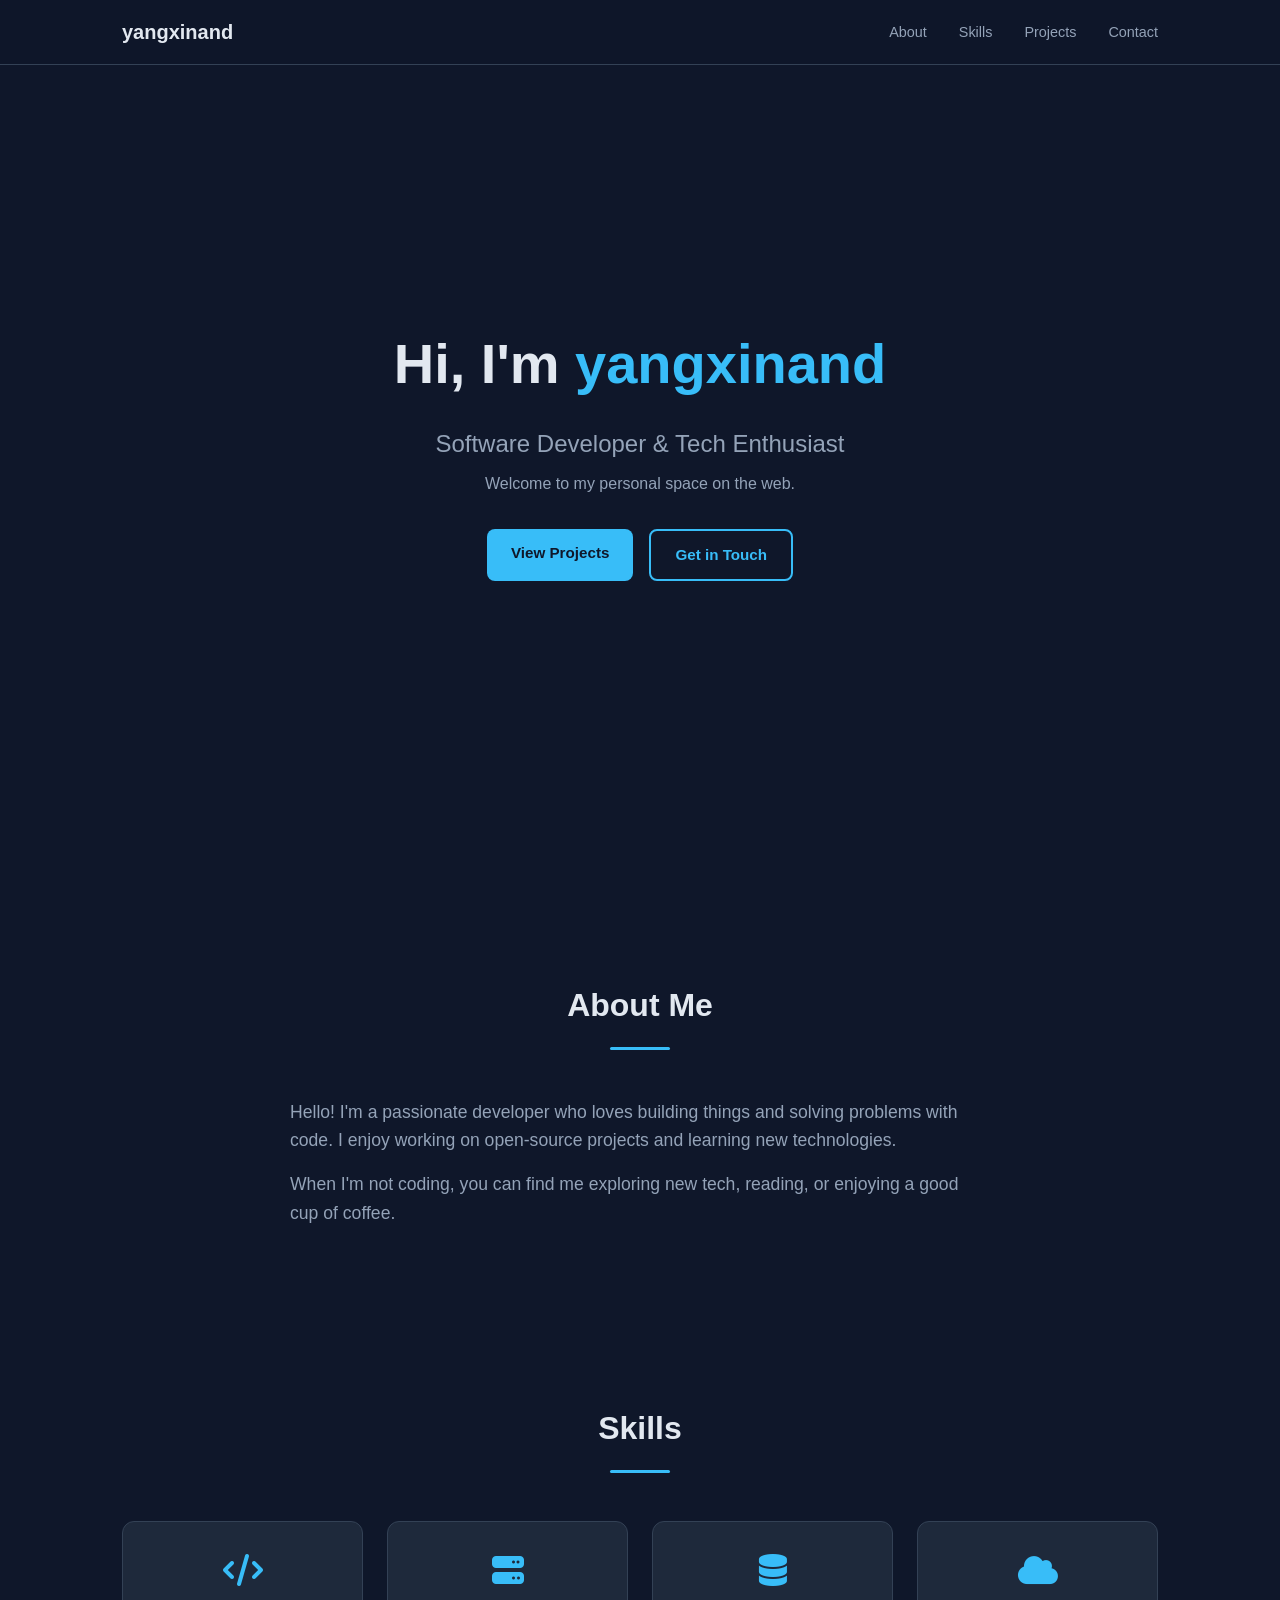
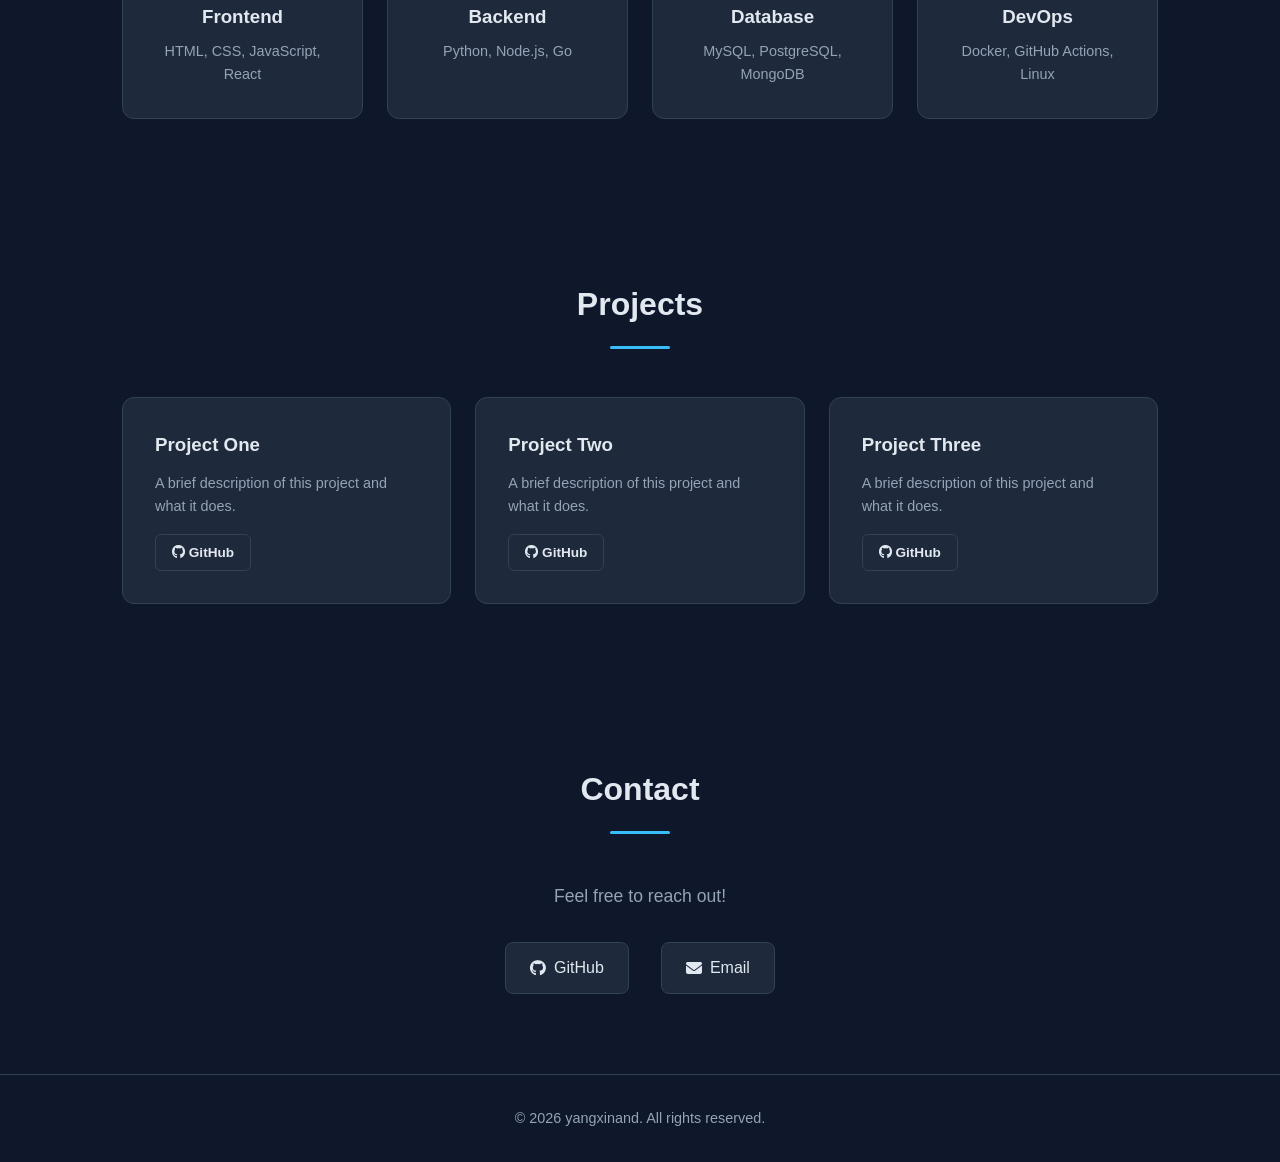
==== index.html @ ac829845 "Create personal website with modern dark theme" ====
<!DOCTYPE html>
<html lang="zh-CN">
<head>
    <meta charset="UTF-8">
    <meta name="viewport" content="width=device-width, initial-scale=1.0">
    <title>yangxinand - Personal Website</title>
    <link rel="stylesheet" href="style.css">
    <link rel="stylesheet" href="https://cdnjs.cloudflare.com/ajax/libs/font-awesome/6.5.1/css/all.min.css">
</head>
<body>
    <nav>
        <div class="nav-container">
            <a href="#" class="logo">yangxinand</a>
            <ul class="nav-links">
                <li><a href="#about">About</a></li>
                <li><a href="#skills">Skills</a></li>
                <li><a href="#projects">Projects</a></li>
                <li><a href="#contact">Contact</a></li>
            </ul>
        </div>
    </nav>

    <section id="hero">
        <div class="hero-content">
            <h1>Hi, I'm <span class="highlight">yangxinand</span></h1>
            <p class="subtitle">Software Developer &amp; Tech Enthusiast</p>
            <p class="description">Welcome to my personal space on the web.</p>
            <div class="hero-buttons">
                <a href="#projects" class="btn btn-primary">View Projects</a>
                <a href="#contact" class="btn btn-outline">Get in Touch</a>
            </div>
        </div>
    </section>

    <section id="about">
        <div class="container">
            <h2 class="section-title">About Me</h2>
            <div class="about-content">
                <div class="about-text">
                    <p>Hello! I'm a passionate developer who loves building things and solving problems with code. I enjoy working on open-source projects and learning new technologies.</p>
                    <p>When I'm not coding, you can find me exploring new tech, reading, or enjoying a good cup of coffee.</p>
                </div>
            </div>
        </div>
    </section>

    <section id="skills">
        <div class="container">
            <h2 class="section-title">Skills</h2>
            <div class="skills-grid">
                <div class="skill-card">
                    <i class="fa-solid fa-code"></i>
                    <h3>Frontend</h3>
                    <p>HTML, CSS, JavaScript, React</p>
                </div>
                <div class="skill-card">
                    <i class="fa-solid fa-server"></i>
                    <h3>Backend</h3>
                    <p>Python, Node.js, Go</p>
                </div>
                <div class="skill-card">
                    <i class="fa-solid fa-database"></i>
                    <h3>Database</h3>
                    <p>MySQL, PostgreSQL, MongoDB</p>
                </div>
                <div class="skill-card">
                    <i class="fa-solid fa-cloud"></i>
                    <h3>DevOps</h3>
                    <p>Docker, GitHub Actions, Linux</p>
                </div>
            </div>
        </div>
    </section>

    <section id="projects">
        <div class="container">
            <h2 class="section-title">Projects</h2>
            <div class="projects-grid">
                <div class="project-card">
                    <h3>Project One</h3>
                    <p>A brief description of this project and what it does.</p>
                    <div class="project-links">
                        <a href="#" class="btn btn-small"><i class="fa-brands fa-github"></i> GitHub</a>
                    </div>
                </div>
                <div class="project-card">
                    <h3>Project Two</h3>
                    <p>A brief description of this project and what it does.</p>
                    <div class="project-links">
                        <a href="#" class="btn btn-small"><i class="fa-brands fa-github"></i> GitHub</a>
                    </div>
                </div>
                <div class="project-card">
                    <h3>Project Three</h3>
                    <p>A brief description of this project and what it does.</p>
                    <div class="project-links">
                        <a href="#" class="btn btn-small"><i class="fa-brands fa-github"></i> GitHub</a>
                    </div>
                </div>
            </div>
        </div>
    </section>

    <section id="contact">
        <div class="container">
            <h2 class="section-title">Contact</h2>
            <div class="contact-content">
                <p>Feel free to reach out!</p>
                <div class="contact-links">
                    <a href="https://github.com/yangxinand" class="contact-link" target="_blank">
                        <i class="fa-brands fa-github"></i> GitHub
                    </a>
                    <a href="mailto:your-email@example.com" class="contact-link">
                        <i class="fa-solid fa-envelope"></i> Email
                    </a>
                </div>
            </div>
        </div>
    </section>

    <footer>
        <p>&copy; 2026 yangxinand. All rights reserved.</p>
    </footer>
</body>
</html>
---- style.css ----
* {
    margin: 0;
    padding: 0;
    box-sizing: border-box;
}

:root {
    --bg: #0f172a;
    --bg-secondary: #1e293b;
    --text: #e2e8f0;
    --text-secondary: #94a3b8;
    --accent: #38bdf8;
    --accent-dark: #0284c7;
    --card-bg: #1e293b;
    --border: #334155;
}

html {
    scroll-behavior: smooth;
}

body {
    font-family: -apple-system, BlinkMacSystemFont, "Segoe UI", Roboto, "Helvetica Neue", Arial, sans-serif;
    background: var(--bg);
    color: var(--text);
    line-height: 1.6;
}

/* Navigation */
nav {
    position: fixed;
    top: 0;
    width: 100%;
    background: rgba(15, 23, 42, 0.9);
    backdrop-filter: blur(10px);
    border-bottom: 1px solid var(--border);
    z-index: 100;
}

.nav-container {
    max-width: 1100px;
    margin: 0 auto;
    padding: 1rem 2rem;
    display: flex;
    justify-content: space-between;
    align-items: center;
}

.logo {
    font-size: 1.25rem;
    font-weight: 700;
    color: var(--text);
    text-decoration: none;
}

.nav-links {
    list-style: none;
    display: flex;
    gap: 2rem;
}

.nav-links a {
    color: var(--text-secondary);
    text-decoration: none;
    font-size: 0.9rem;
    transition: color 0.2s;
}

.nav-links a:hover {
    color: var(--accent);
}

/* Hero */
#hero {
    min-height: 100vh;
    display: flex;
    align-items: center;
    justify-content: center;
    text-align: center;
    padding: 2rem;
}

.hero-content h1 {
    font-size: 3.5rem;
    margin-bottom: 1rem;
}

.highlight {
    color: var(--accent);
}

.subtitle {
    font-size: 1.5rem;
    color: var(--text-secondary);
    margin-bottom: 0.5rem;
}

.description {
    color: var(--text-secondary);
    margin-bottom: 2rem;
}

.hero-buttons {
    display: flex;
    gap: 1rem;
    justify-content: center;
    flex-wrap: wrap;
}

.btn {
    display: inline-block;
    padding: 0.75rem 1.5rem;
    border-radius: 8px;
    text-decoration: none;
    font-weight: 600;
    font-size: 0.95rem;
    transition: all 0.2s;
}

.btn-primary {
    background: var(--accent);
    color: var(--bg);
}

.btn-primary:hover {
    background: var(--accent-dark);
}

.btn-outline {
    border: 2px solid var(--accent);
    color: var(--accent);
}

.btn-outline:hover {
    background: var(--accent);
    color: var(--bg);
}

.btn-small {
    padding: 0.4rem 1rem;
    font-size: 0.85rem;
    border: 1px solid var(--border);
    border-radius: 6px;
    color: var(--text);
    background: transparent;
}

.btn-small:hover {
    border-color: var(--accent);
    color: var(--accent);
}

/* Sections */
.container {
    max-width: 1100px;
    margin: 0 auto;
    padding: 5rem 2rem;
}

.section-title {
    font-size: 2rem;
    text-align: center;
    margin-bottom: 3rem;
    position: relative;
}

.section-title::after {
    content: "";
    display: block;
    width: 60px;
    height: 3px;
    background: var(--accent);
    margin: 1rem auto 0;
    border-radius: 2px;
}

/* About */
.about-content {
    max-width: 700px;
    margin: 0 auto;
}

.about-text p {
    color: var(--text-secondary);
    margin-bottom: 1rem;
    font-size: 1.1rem;
}

/* Skills */
.skills-grid {
    display: grid;
    grid-template-columns: repeat(auto-fit, minmax(220px, 1fr));
    gap: 1.5rem;
}

.skill-card {
    background: var(--card-bg);
    border: 1px solid var(--border);
    border-radius: 12px;
    padding: 2rem;
    text-align: center;
    transition: transform 0.2s, border-color 0.2s;
}

.skill-card:hover {
    transform: translateY(-4px);
    border-color: var(--accent);
}

.skill-card i {
    font-size: 2rem;
    color: var(--accent);
    margin-bottom: 1rem;
}

.skill-card h3 {
    margin-bottom: 0.5rem;
}

.skill-card p {
    color: var(--text-secondary);
    font-size: 0.9rem;
}

/* Projects */
.projects-grid {
    display: grid;
    grid-template-columns: repeat(auto-fit, minmax(300px, 1fr));
    gap: 1.5rem;
}

.project-card {
    background: var(--card-bg);
    border: 1px solid var(--border);
    border-radius: 12px;
    padding: 2rem;
    transition: transform 0.2s, border-color 0.2s;
}

.project-card:hover {
    transform: translateY(-4px);
    border-color: var(--accent);
}

.project-card h3 {
    margin-bottom: 0.75rem;
}

.project-card p {
    color: var(--text-secondary);
    margin-bottom: 1rem;
    font-size: 0.9rem;
}

.project-links a {
    text-decoration: none;
}

/* Contact */
.contact-content {
    text-align: center;
}

.contact-content p {
    color: var(--text-secondary);
    margin-bottom: 2rem;
    font-size: 1.1rem;
}

.contact-links {
    display: flex;
    justify-content: center;
    gap: 2rem;
    flex-wrap: wrap;
}

.contact-link {
    display: inline-flex;
    align-items: center;
    gap: 0.5rem;
    color: var(--text);
    text-decoration: none;
    padding: 0.75rem 1.5rem;
    background: var(--card-bg);
    border: 1px solid var(--border);
    border-radius: 8px;
    transition: border-color 0.2s, color 0.2s;
}

.contact-link:hover {
    border-color: var(--accent);
    color: var(--accent);
}

/* Footer */
footer {
    text-align: center;
    padding: 2rem;
    color: var(--text-secondary);
    font-size: 0.9rem;
    border-top: 1px solid var(--border);
}

/* Responsive */
@media (max-width: 768px) {
    .hero-content h1 {
        font-size: 2.5rem;
    }

    .subtitle {
        font-size: 1.2rem;
    }

    .nav-links {
        gap: 1rem;
    }
}
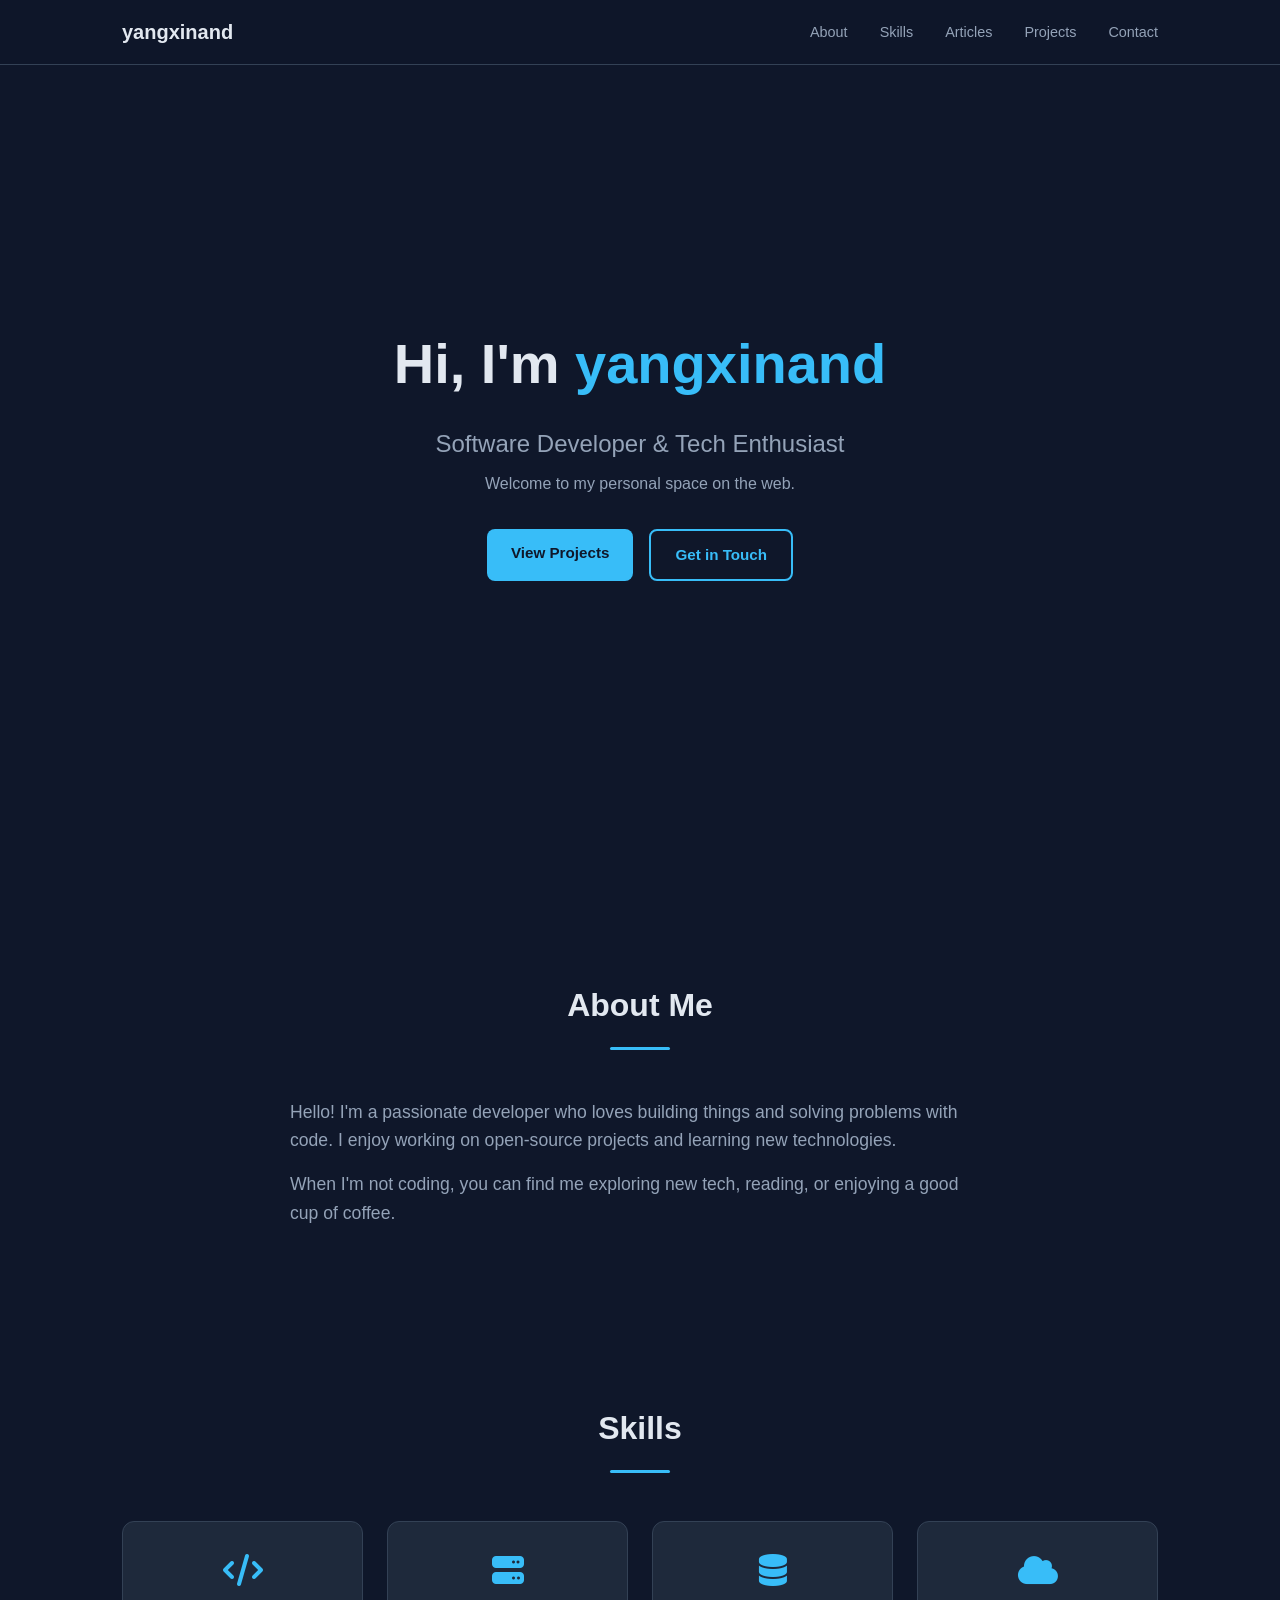
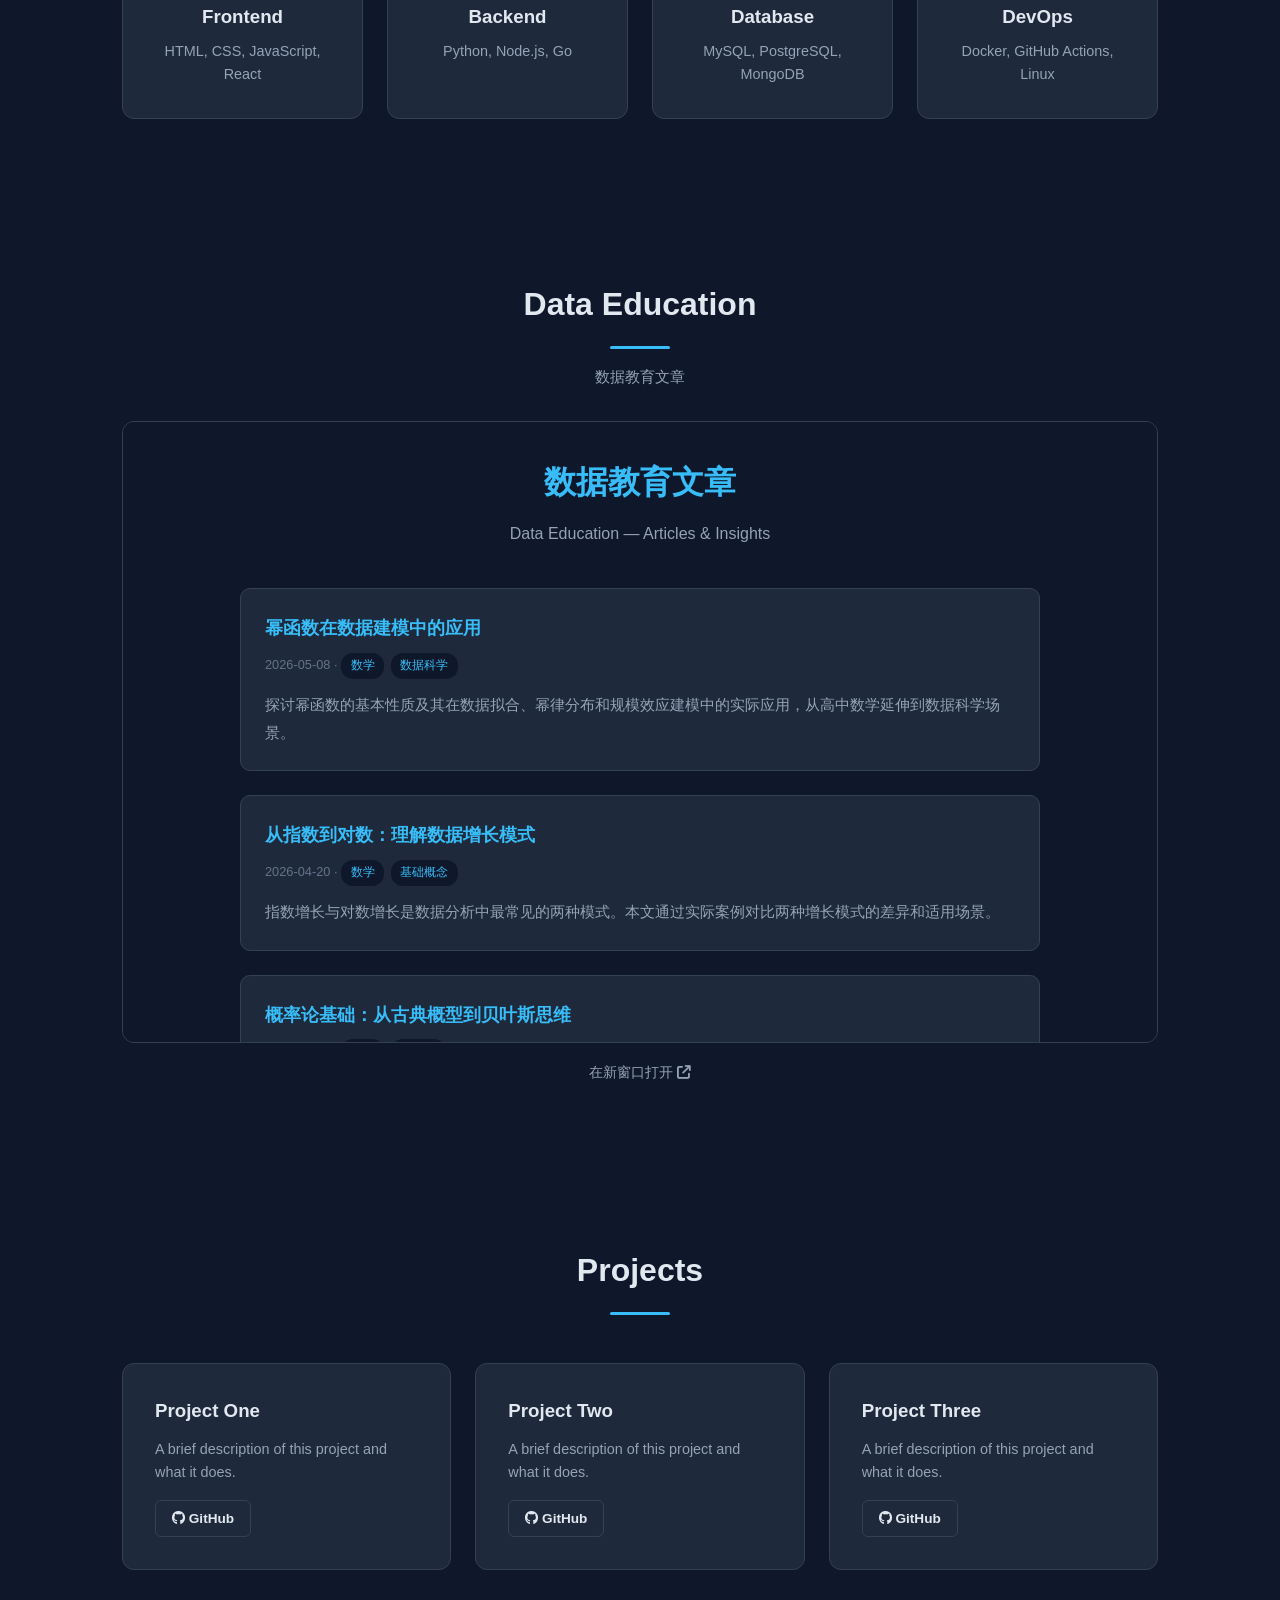
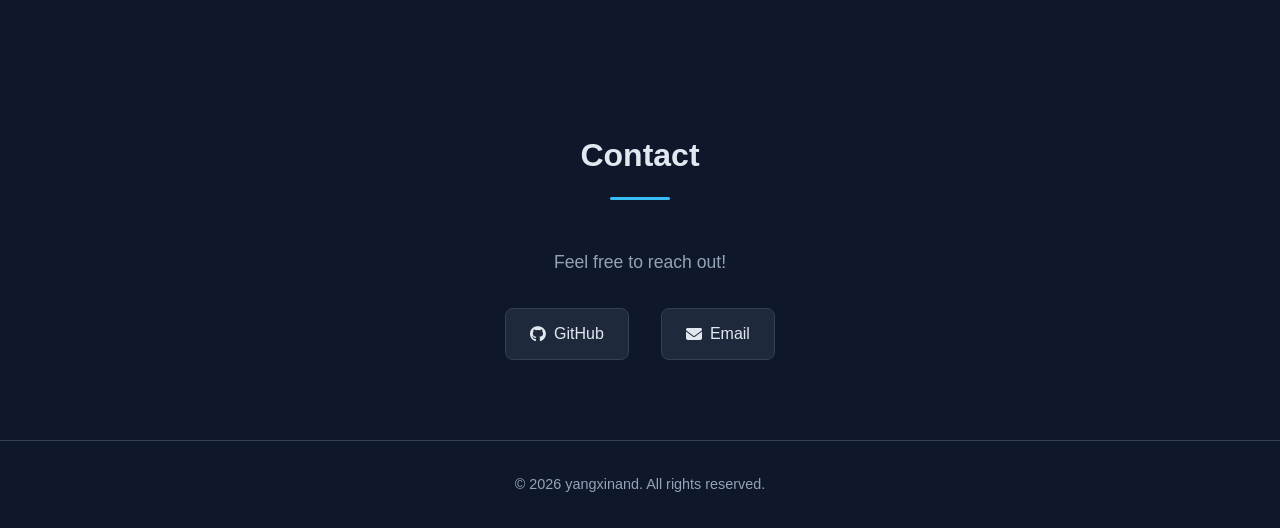
==== commit c93a5f1d: "Add data education articles page with iframe embed" ====
--- a/index.html
+++ b/index.html
@@ -14,6 +14,7 @@
             <ul class="nav-links">
                 <li><a href="#about">About</a></li>
                 <li><a href="#skills">Skills</a></li>
+                <li><a href="#articles">Articles</a></li>
                 <li><a href="#projects">Projects</a></li>
                 <li><a href="#contact">Contact</a></li>
             </ul>
@@ -72,6 +73,19 @@
         </div>
     </section>
 
+    <section id="articles">
+        <div class="container">
+            <h2 class="section-title">Data Education</h2>
+            <p class="section-desc">数据教育文章</p>
+            <div class="iframe-wrapper">
+                <iframe src="articles.html" title="数据教育文章" loading="lazy"></iframe>
+            </div>
+            <div class="iframe-link">
+                <a href="articles.html" target="_blank">在新窗口打开 <i class="fa-solid fa-arrow-up-right-from-square"></i></a>
+            </div>
+        </div>
+    </section>
+
     <section id="projects">
         <div class="container">
             <h2 class="section-title">Projects</h2>
--- a/style.css
+++ b/style.css
@@ -301,6 +301,45 @@
     border-top: 1px solid var(--border);
 }
 
+/* Articles / Iframe */
+.section-desc {
+    text-align: center;
+    color: var(--text-secondary);
+    margin-top: -2rem;
+    margin-bottom: 2rem;
+    font-size: 0.95rem;
+}
+
+.iframe-wrapper {
+    background: var(--card-bg);
+    border: 1px solid var(--border);
+    border-radius: 12px;
+    overflow: hidden;
+}
+
+.iframe-wrapper iframe {
+    display: block;
+    width: 100%;
+    height: 620px;
+    border: none;
+}
+
+.iframe-link {
+    text-align: center;
+    margin-top: 1rem;
+}
+
+.iframe-link a {
+    color: var(--text-secondary);
+    text-decoration: none;
+    font-size: 0.85rem;
+    transition: color 0.2s;
+}
+
+.iframe-link a:hover {
+    color: var(--accent);
+}
+
 /* Responsive */
 @media (max-width: 768px) {
     .hero-content h1 {
